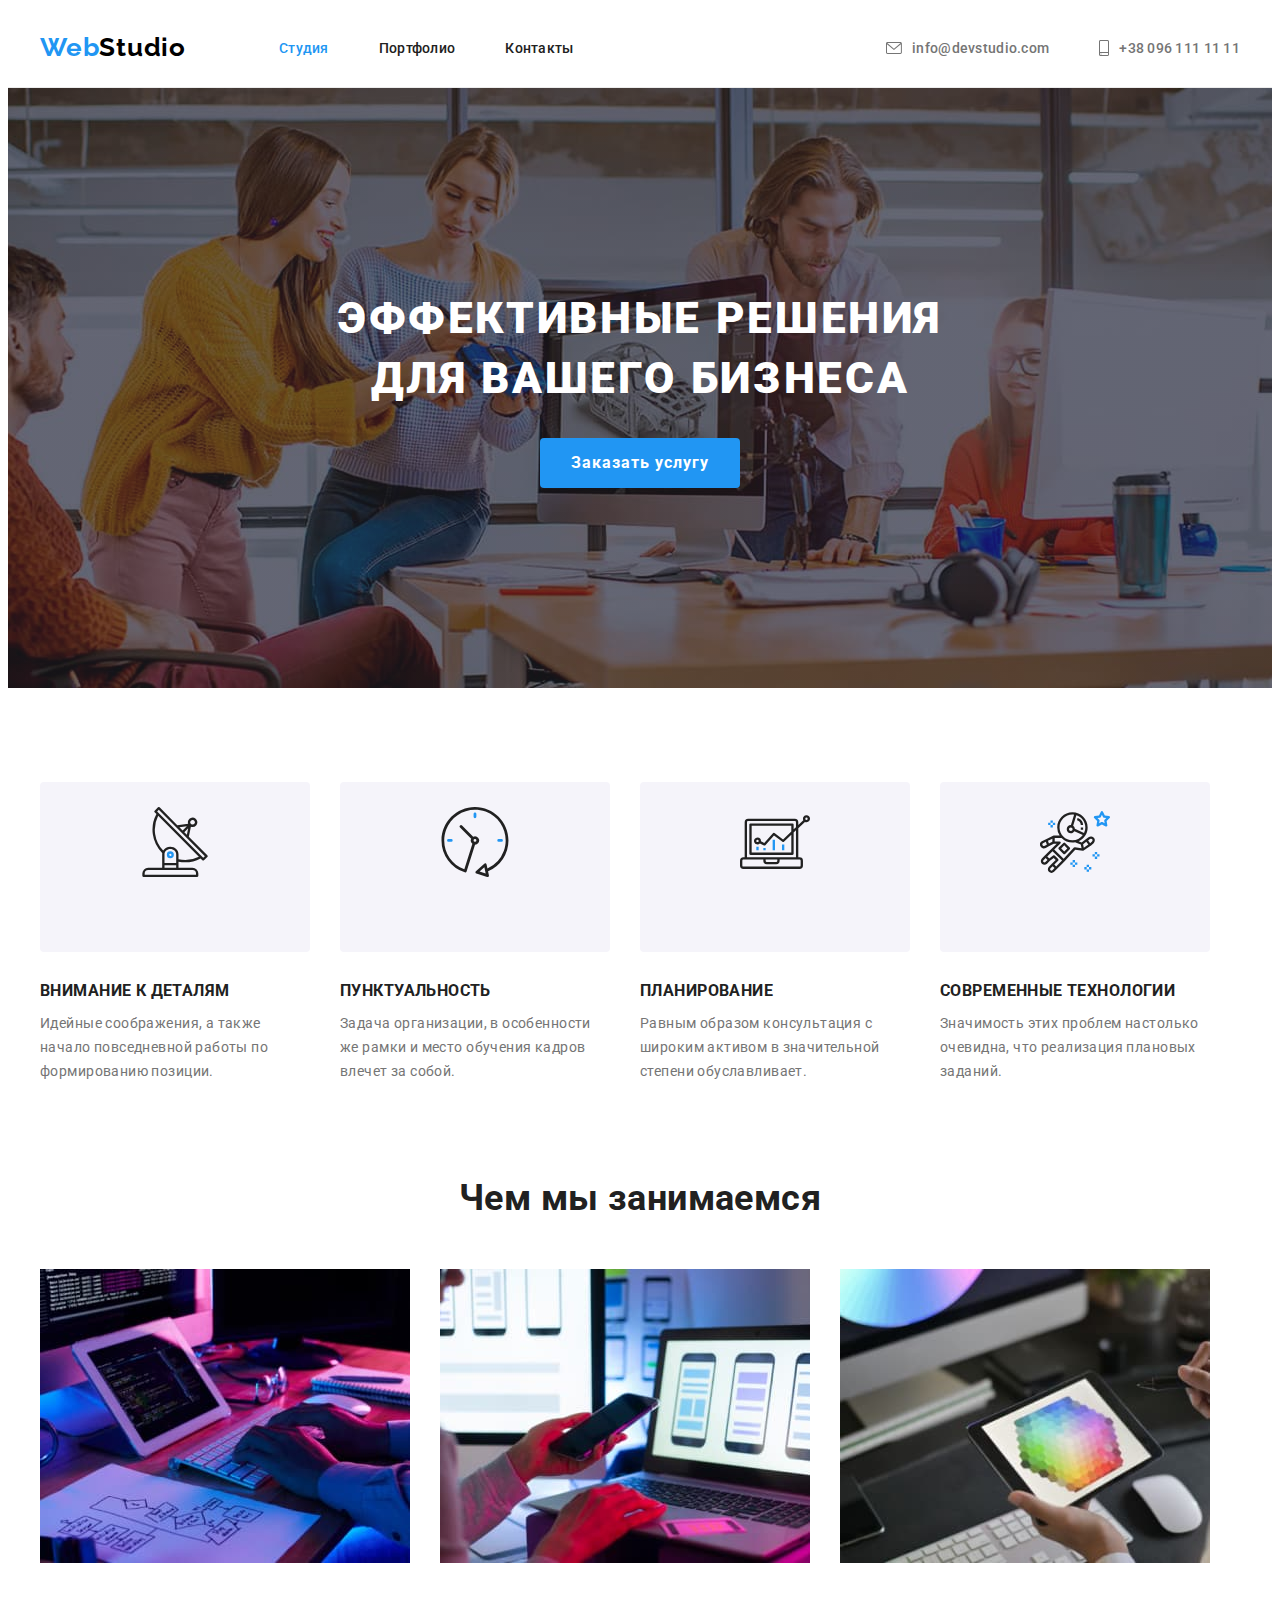
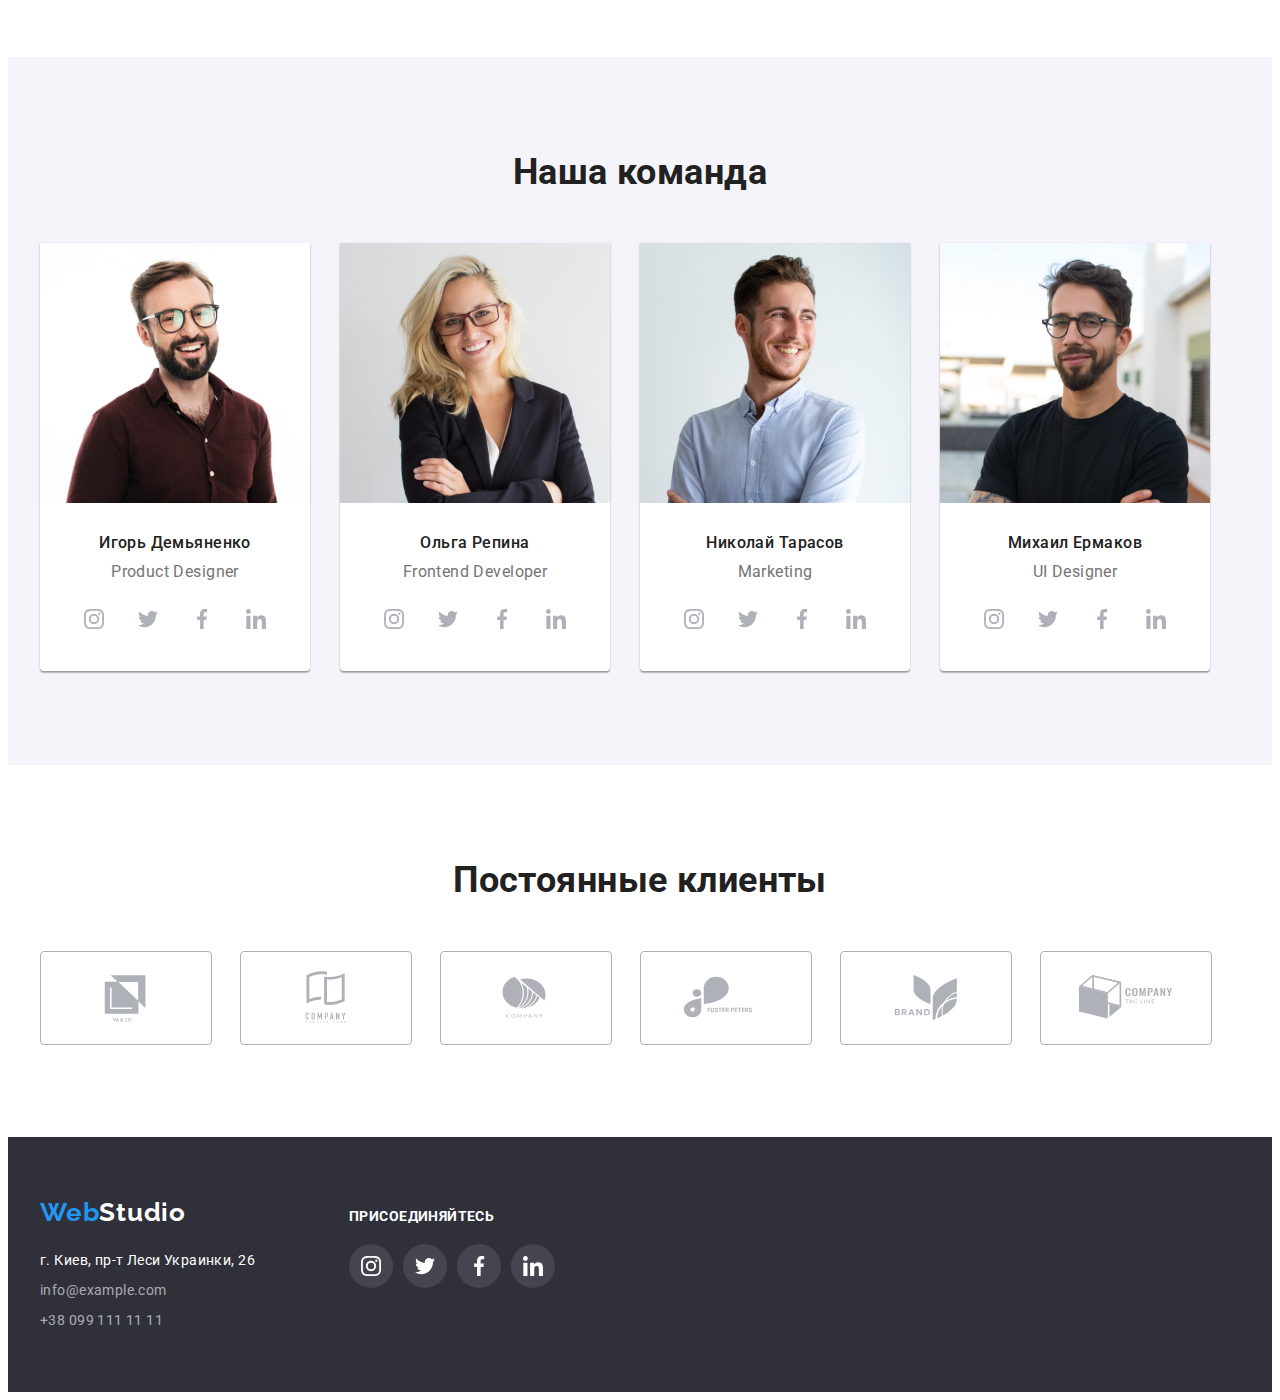
==== index.html @ 4f2d8793 "Створює файли проекту для HW5" ====
<!DOCTYPE html>
<html lang="ru">
   <head>
      <meta charset="UTF-8" />
      <meta http-equiv="X-UA-Compatible" content="IE=edge" />
      <meta name="viewport" content="width=device-width, initial-scale=1.0" />
      <link rel="preconnect" href="https://fonts.googleapis.com" />
      <link rel="preconnect" href="https://fonts.gstatic.com" crossorigin />
      <link
         href="https://fonts.googleapis.com/css2?family=Raleway:wght@700&family=Roboto:wght@400;500;700;900&display=swap"
         rel="stylesheet"
      />
      <link
         rel="stylesheet"
         href="https://cdnjs.cloudflare.com/ajax/libs/modern-normalize/1.1.0/modern-normalize.min.css"
         integrity="sha512-wpPYUAdjBVSE4KJnH1VR1HeZfpl1ub8YT/NKx4PuQ5NmX2tKuGu6U/JRp5y+Y8XG2tV+wKQpNHVUX03MfMFn9Q=="
         crossorigin="anonymous"
         referrerpolicy="no-referrer"
      />
      <link rel="stylesheet" href="./css/styles.css" />
      <title>WebStudio</title>
   </head>
   <body>
      <!-- Шапка сайта -->
      <header class="header">
         <div class="container header-container">
            <a href="./index.html" class="logo link">Web<span class="logo2">Studio</span></a>
            <nav>
               <ul class="nav-list list">
                  <li class="nav-list-item">
                     <a href="./index.html" class="link nav-link current">Студия</a>
                  </li>
                  <li class="nav-list-item">
                     <a href="./portfolio.html" class="link nav-link">Портфолио</a>
                  </li>
                  <li class="nav-list-item"><a href="" class="link nav-link">Контакты</a></li>
               </ul>
            </nav>
            <ul class="list header-contact">
               <li class="header-contact-item">
                  <a href="mailto:info@devstudio.com" class="link nav-link-mail">
                     <svg class="header-contact-icon" width="16" height="12">
                        <use href="./images/icons.svg#icon-envelope"></use>
                     </svg>
                     info@devstudio.com
                  </a>
               </li>
               <li class="header-contact-item">
                  <a href="tel:+380961111111" class="link nav-link-tel">
                     <svg class="header-contact-icon" width="10" height="16">
                        <use href="./images/icons.svg#icon-smartphone"></use>
                     </svg>
                     +38 096 111 11 11
                  </a>
               </li>
            </ul>
         </div>
      </header>

      <!-- Основной контент -->
      <main>
         <!-- Главный заголовок -->
         <section class="hero">
            <div class="container hero-container">
               <h1 class="hero-title">Эффективные решения для вашего бизнеса</h1>
               <button type="button" class="hero-btn">Заказать услугу</button>
            </div>
         </section>
         <!-- Наши преимущества -->
         <section class="advantage">
            <div class="container advantage-container">
               <h2 class="advantage-title">Наши преимущества</h2>
               <ul class="advantage-list list">
                  <li class="advantage-item">
                     <div class="advantage-icon-bg">
                        <svg width="70" height="70">
                           <use href="./images/icons.svg#icon-antenna"></use>
                        </svg>
                     </div>
                     <h3 class="advantage-item-title">Внимание к деталям</h3>
                     <p class="advantage-item-text">
                        Идейные соображения, а также начало повседневной работы по формированию
                        позиции.
                     </p>
                  </li>
                  <li class="advantage-item">
                     <div class="advantage-icon-bg">
                        <svg width="70" height="70">
                           <use href="./images/icons.svg#icon-clock"></use>
                        </svg>
                     </div>
                     <h3 class="advantage-item-title">Пунктуальность</h3>
                     <p class="advantage-item-text">
                        Задача организации, в особенности же рамки и место обучения кадров влечет за
                        собой.
                     </p>
                  </li>
                  <li class="advantage-item">
                     <div class="advantage-icon-bg">
                        <svg width="70" height="70">
                           <use href="./images/icons.svg#icon-diagram"></use>
                        </svg>
                     </div>
                     <h3 class="advantage-item-title">Планирование</h3>
                     <p class="advantage-item-text">
                        Равным образом консультация с широким активом в значительной степени
                        обуславливает.
                     </p>
                  </li>
                  <li class="advantage-item">
                     <div class="advantage-icon-bg">
                        <svg width="70" height="70">
                           <use href="./images/icons.svg#icon-astronaut"></use>
                        </svg>
                     </div>
                     <h3 class="advantage-item-title">Современные технологии</h3>
                     <p class="advantage-item-text">
                        Значимость этих проблем настолько очевидна, что реализация плановых заданий.
                     </p>
                  </li>
               </ul>
            </div>
         </section>
         <!-- Чем мы занимаемся -->
         <section class="work">
            <div class="container work-container">
               <h2 class="work-title">Чем мы занимаемся</h2>
               <ul class="list work-list">
                  <li class="work-list-item">
                     <img
                        src="./images/img1.jpg"
                        alt="Программист пишет код"
                        width="370"
                        class="work-list-img"
                     />
                  </li>
                  <li class="work-list-item">
                     <img
                        src="./images/img2.jpg"
                        alt="Девушка держит в руках телефон и работает за ноутбуком"
                        width="370"
                        class="work-list-img"
                     />
                  </li>
                  <li class="work-list-item">
                     <img
                        src="./images/img3.jpg"
                        alt="Девушка держит в руках планшет, на котором отображается палитра цветов"
                        width="370"
                        class="work-list-img"
                     />
                  </li>
               </ul>
            </div>
         </section>
         <!-- Наша команда -->
         <section class="team">
            <div class="container team-container">
               <h2 class="team-title">Наша команда</h2>
               <ul class="list team-list">
                  <li class="team-list-item">
                     <img
                        src="./images/team1.jpg"
                        alt="Фото Игоря Демьяненко"
                        width="270"
                        class="team-list-img"
                     />
                     <div class="team-card-title">
                        <h3 class="team-item-title">Игорь Демьяненко</h3>
                        <p class="team-item-text">Product Designer</p>
                        <ul class="team-card-social-list">
                           <li class="social-list-item list">
                              <a href="" class="social-list-link">
                                 <svg class="team-social-icon" width="20" height="20">
                                    <use href="./images/icons.svg#icon-instagram"></use>
                                 </svg>
                              </a>
                           </li>
                           <li class="social-list-item list">
                              <a href="" class="social-list-link">
                                 <svg class="team-social-icon" width="20" height="20">
                                    <use href="./images/icons.svg#icon-twitter"></use>
                                 </svg>
                              </a>
                           </li>
                           <li class="social-list-item list">
                              <a href="" class="social-list-link">
                                 <svg class="team-social-icon" width="20" height="20">
                                    <use href="./images/icons.svg#icon-facebook"></use>
                                 </svg>
                              </a>
                           </li>
                           <li class="social-list-item list">
                              <a href="" class="social-list-link">
                                 <svg class="team-social-icon" width="20" height="20">
                                    <use href="./images/icons.svg#icon-linkedin"></use>
                                 </svg>
                              </a>
                           </li>
                        </ul>
                     </div>
                  </li>
                  <li class="team-list-item">
                     <img
                        src="./images/team2.jpg"
                        alt="Фото Ольги Репиной"
                        width="270"
                        class="team-list-img"
                     />
                     <div class="team-card-title">
                        <h3 class="team-item-title">Ольга Репина</h3>
                        <p class="team-item-text">Frontend Developer</p>
                        <ul class="team-card-social-list">
                           <li class="social-list-item list">
                              <a href="" class="social-list-link">
                                 <svg class="team-social-icon" width="20" height="20">
                                    <use href="./images/icons.svg#icon-instagram"></use>
                                 </svg>
                              </a>
                           </li>
                           <li class="social-list-item list">
                              <a href="" class="social-list-link">
                                 <svg class="team-social-icon" width="20" height="20">
                                    <use href="./images/icons.svg#icon-twitter"></use>
                                 </svg>
                              </a>
                           </li>
                           <li class="social-list-item list">
                              <a href="" class="social-list-link">
                                 <svg class="team-social-icon" width="20" height="20">
                                    <use href="./images/icons.svg#icon-facebook"></use>
                                 </svg>
                              </a>
                           </li>
                           <li class="social-list-item list">
                              <a href="" class="social-list-link">
                                 <svg class="team-social-icon" width="20" height="20">
                                    <use href="./images/icons.svg#icon-linkedin"></use>
                                 </svg>
                              </a>
                           </li>
                        </ul>
                     </div>
                  </li>
                  <li class="team-list-item">
                     <img
                        src="./images/team3.jpg"
                        alt="Фото Николая Тарасова"
                        width="270"
                        class="team-list-img"
                     />
                     <div class="team-card-title">
                        <h3 class="team-item-title">Николай Тарасов</h3>
                        <p class="team-item-text">Marketing</p>
                        <ul class="team-card-social-list">
                           <li class="social-list-item list">
                              <a href="" class="social-list-link">
                                 <svg class="team-social-icon" width="20" height="20">
                                    <use href="./images/icons.svg#icon-instagram"></use>
                                 </svg>
                              </a>
                           </li>
                           <li class="social-list-item list">
                              <a href="" class="social-list-link">
                                 <svg class="team-social-icon" width="20" height="20">
                                    <use href="./images/icons.svg#icon-twitter"></use>
                                 </svg>
                              </a>
                           </li>
                           <li class="social-list-item list">
                              <a href="" class="social-list-link">
                                 <svg class="team-social-icon" width="20" height="20">
                                    <use href="./images/icons.svg#icon-facebook"></use>
                                 </svg>
                              </a>
                           </li>
                           <li class="social-list-item list">
                              <a href="" class="social-list-link">
                                 <svg class="team-social-icon" width="20" height="20">
                                    <use href="./images/icons.svg#icon-linkedin"></use>
                                 </svg>
                              </a>
                           </li>
                        </ul>
                     </div>
                  </li>
                  <li class="team-list-item">
                     <img
                        src="./images/team4.jpg"
                        alt="Фото Михаила Ермакова"
                        width="270"
                        class="team-list-img"
                     />
                     <div class="team-card-title">
                        <h3 class="team-item-title">Михаил Ермаков</h3>
                        <p class="team-item-text">UI Designer</p>
                        <ul class="team-card-social-list">
                           <li class="social-list-item list">
                              <a href="" class="social-list-link">
                                 <svg class="team-social-icon" width="20" height="20">
                                    <use href="./images/icons.svg#icon-instagram"></use>
                                 </svg>
                              </a>
                           </li>
                           <li class="social-list-item list">
                              <a href="" class="social-list-link">
                                 <svg class="team-social-icon" width="20" height="20">
                                    <use href="./images/icons.svg#icon-twitter"></use>
                                 </svg>
                              </a>
                           </li>
                           <li class="social-list-item list">
                              <a href="" class="social-list-link">
                                 <svg class="team-social-icon" width="20" height="20">
                                    <use href="./images/icons.svg#icon-facebook"></use>
                                 </svg>
                              </a>
                           </li>
                           <li class="social-list-item list">
                              <a href="" class="social-list-link">
                                 <svg class="team-social-icon" width="20" height="20">
                                    <use href="./images/icons.svg#icon-linkedin"></use>
                                 </svg>
                              </a>
                           </li>
                        </ul>
                     </div>
                  </li>
               </ul>
            </div>
         </section>
         <!-- Наши клиенты -->
         <section class="clients">
            <div class="container clients-container">
               <h2 class="clients-title">Постоянные клиенты</h2>
               <ul class="clients-list list">
                  <li class="clients-list-item">
                     <a href="" class="clients-list-link link">
                        <svg class="clients-icon" width="106" height="60">
                           <use href="./images/icons.svg#icon-client1"></use>
                        </svg>
                     </a>
                  </li>
                  <li class="clients-list-item">
                     <a href="" class="clients-list-link link">
                        <svg class="clients-icon" width="106" height="60">
                           <use href="./images/icons.svg#icon-client2"></use>
                        </svg>
                     </a>
                  </li>
                  <li class="clients-list-item">
                     <a href="" class="clients-list-link link">
                        <svg class="clients-icon" width="106" height="60">
                           <use href="./images/icons.svg#icon-client3"></use>
                        </svg>
                     </a>
                  </li>
                  <li class="clients-list-item">
                     <a href="" class="clients-list-link link">
                        <svg class="clients-icon" width="106" height="60">
                           <use href="./images/icons.svg#icon-client4"></use>
                        </svg>
                     </a>
                  </li>
                  <li class="clients-list-item">
                     <a href="" class="clients-list-link link">
                        <svg class="clients-icon" width="106" height="60">
                           <use href="./images/icons.svg#icon-client5"></use>
                        </svg>
                     </a>
                  </li>
                  <li class="clients-list-item">
                     <a href="" class="clients-list-link link">
                        <svg class="clients-icon" width="106" height="60">
                           <use href="./images/icons.svg#icon-client6"></use>
                        </svg>
                     </a>
                  </li>
               </ul>
            </div>
         </section>
      </main>

      <!-- Футер -->
      <footer class="footer">
         <div class="container footer-container">
            <div>
               <a href="./index.html" class="logo link logo-footer"
                  >Web<span class="footer-logo2">Studio</span></a
               >
               <address class="address">
                  <ul class="list address-list">
                     <li class="address-list-item">
                        <a
                           href="https://www.google.com/maps/place/%D0%B1%D1%83%D0%BB%D1%8C%D0%B2%D0%B0%D1%80+%D0%9B%D0%B5%D1%81%D1%96+%D0%A3%D0%BA%D1%80%D0%B0%D1%97%D0%BD%D0%BA%D0%B8,+26,+%D0%9A%D0%B8%D1%97%D0%B2,+02000/@50.4262953,30.5384616,18z/data=!4m13!1m7!3m6!1s0x40d4cf0e033ecbe9:0x57a4dffefec77da0!2z0LHRg9C70YzQstCw0YAg0JvQtdGB0ZYg0KPQutGA0LDRl9C90LrQuCwgMjYsINCa0LjRl9CyLCAwMjAwMA!3b1!8m2!3d50.4265807!4d30.5383858!3m4!1s0x40d4cf0e033ecbe9:0x57a4dffefec77da0!8m2!3d50.4265807!4d30.5383858?hl=uk"
                           target="_blank"
                           class="link footer-link"
                        >
                           г. Киев, пр-т Леси Украинки, 26
                        </a>
                     </li>
                     <li class="address-list-item">
                        <a href="mailto:info@example.com" class="link footer-link transparency"
                           >info@example.com</a
                        >
                     </li>
                     <li class="address-list-item">
                        <a href="tel:+380991111111" class="link footer-link transparency"
                           >+38 099 111 11 11</a
                        >
                     </li>
                  </ul>
               </address>
            </div>
            <div class="join">
               <h3 class="join-title">Присоединяйтесь</h3>
               <ul class="join-social-list">
                  <li class="social-list-item list">
                     <a href="" class="join-list-link link">
                        <svg class="join-social-icon" width="20" height="20">
                           <use href="./images/icons.svg#icon-instagram"></use>
                        </svg>
                     </a>
                  </li>
                  <li class="social-list-item list">
                     <a href="" class="join-list-link link">
                        <svg class="join-social-icon" width="20" height="20">
                           <use href="./images/icons.svg#icon-twitter"></use>
                        </svg>
                     </a>
                  </li>
                  <li class="social-list-item list">
                     <a href="" class="join-list-link link">
                        <svg class="join-social-icon" width="20" height="20">
                           <use href="./images/icons.svg#icon-facebook"></use>
                        </svg>
                     </a>
                  </li>
                  <li class="social-list-item list">
                     <a href="" class="join-list-link link">
                        <svg class="join-social-icon" width="20" height="20">
                           <use href="./images/icons.svg#icon-linkedin"></use>
                        </svg>
                     </a>
                  </li>
               </ul>
            </div>
         </div>
      </footer>
   </body>
</html>
---- css/styles.css ----
:root {
   --bg-color: #ffffff;
   --title-text-color: #212121;
   --content-text-color: #757575;
   --text-hover-color: #2196f3;
   --btn-color: #2196f3;
   --btn-filter-color: #f5f4fa;
   --btn-color-hover: #188ce8;
   --btn-text-first-color: #ffffff;
   --btn-text-second-color: #212121;
   --logo2-color: #000000;
   --logo2-color-footer: #ffffff;
   --color-transparency: rgba(255, 255, 255, 0.6);
   --hero-bg-color: #c4c4c4;
   --hero-gradient: rgba(47, 48, 58, 0.4);
   --header-border-color: #ececec;
   --team-bg-color: #f5f4fa;
   --advantage-item-bg: #f5f4fa;
   --team-icon-color: #afb1b8;
   --team-icon-color-hover: #ffffff;
   --team-icon-bg-color-hover: #2196f3;
   --clients-item: #afb1b8;
   --clients-item-hover: #2196f3;
   --footer-bg-color: #2f303a;
   --join-icon-bg-color: rgba(255, 255, 255, 0.1);
}

body {
   font-family: 'Roboto', sans-serif;
   color: var(--content-text-color);
   font-size: 14px;
   font-weight: 400;
   letter-spacing: 0.03em;
   background-color: var(--bg-color);
}

/* ----------Убирает подчеркивание с линков---------- */
.link {
   text-decoration: none;
}
/* -----------Убирает маркеры в списках------------ */
.list {
   list-style: none;
}

/*------------- Делает картинки блочными элементами------------ */
img {
   display: block;
}

/* ----Сбрасывает отступы у заголовков, абзацев и списков---- */
p,
h1,
h2,
h3,
h4,
h5,
h6 {
   margin: 0;
}

ul {
   margin: 0;
   padding: 0;
}
/* ------------Контейнер ----------------*/
.container {
   width: 1200px;
   padding-left: 15px;
   padding-right: 15px;
   margin: 0 auto;
   /* outline: 1px solid black; */
}

/* ---------------LOGO-------------- */
.logo {
   margin-right: 93px;
   font-family: Raleway;
   font-weight: 700;
   font-size: 26px;
   line-height: calc(31 / 26);
   letter-spacing: 0.03em;
   color: var(--text-hover-color);
}

.logo2 {
   color: var(--logo2-color);
}

.footer-logo2 {
   color: var(--logo2-color-footer);
}

/* ------------------NAVIGATION------------------- */
.header {
   border-bottom: 1px solid var(--header-border-color);
}

.header-container {
   display: flex;
   align-items: center;
}

.nav-list {
   display: flex;
}

.header-contact {
   display: flex;
   align-items: center;
   margin-left: auto;
}

.header-contact-item:last-child {
   margin-left: 50px;
}

.nav-link {
   display: block;
   padding-top: 32px;
   padding-bottom: 31px;
   font-weight: 500;
   line-height: calc(16 / 14);
   letter-spacing: 0.02em;
   color: var(--title-text-color);
}
.nav-list-item:not(:last-child) {
   margin-right: 50px;
}

.nav-link:hover,
.nav-link:focus,
.nav-link-mail:hover,
.nav-link-mail:focus,
.nav-link-tel:hover,
.nav-link-tel:focus {
   color: var(--text-hover-color);
}

.nav-link-mail,
.nav-link-tel {
   display: flex;
   align-items: center;
   padding-top: 32px;
   padding-bottom: 31px;
   font-family: 'Roboto', sans-serif;
   font-weight: 500;
   font-size: 14px;
   line-height: calc(16 / 14);
   letter-spacing: 0.02em;
   color: var(--content-text-color);
}

.header-contact-icon {
   margin-right: 10px;
   fill: currentColor;
}

.current {
   color: var(--text-hover-color);
}

/* -------------------HERO------------------ */

.hero {
   padding-top: 200px;
   padding-bottom: 200px;
   background-color: var(--hero-bg-color);
   background-image: linear-gradient(var(--hero-gradient), var(--hero-gradient)),
      url('../images/hero.jpg');
   background-repeat: no-repeat;
   background-position: center;
   background-size: 1600px;
}

.hero-title {
   margin: 0 auto 30px;
   width: 696px;
   font-weight: 900;
   font-size: 44px;
   line-height: calc(60 / 44);
   text-align: center;
   letter-spacing: 0.06em;
   text-transform: uppercase;
   color: var(--bg-color);
}

.hero-btn {
   display: block;
   margin: 0 auto;
   cursor: pointer;
   width: 200px;
   height: 50px;
   border-radius: 4px;
   background-color: var(--btn-color);
   border: none;
   font-family: Roboto;
   font-weight: 700;
   font-size: 16px;
   line-height: calc(30 / 16);
   text-align: center;
   letter-spacing: 0.06em;
   color: var(--btn-text-first-color);
}

.hero-btn:focus,
.hero-btn:hover {
   background-color: var(--btn-color-hover);
}

/* ---------------ADVANTAGES------------- */
.advantage {
   padding-top: 94px;
}

.advantage-list {
   display: flex;
}

.advantage-item {
   width: 270px;
}

.advantage-icon-bg {
   display: flex;
   padding-top: 25px;
   padding-right: 100px;
   padding-bottom: 25px;
   padding-left: 100px;
   height: 120px;
   margin-bottom: 30px;
   background-color: var(--advantage-item-bg);
   border-radius: 4px;
}

.advantage-item:not(:last-child) {
   margin-right: 30px;
}

.advantage-title {
   position: absolute;
   white-space: nowrap;
   width: 1px;
   height: 1px;
   overflow: hidden;
   border: 0;
   padding: 0;
   clip: rect(0 0 0 0);
   clip-path: inset(50%);
   margin: -1px;
}

.advantage-item-title {
   margin-bottom: 10px;
   font-weight: 700;
   line-height: calc(16 / 14);
   text-transform: uppercase;
   color: var(--title-text-color);
}

.advantage-item-text {
   line-height: calc(24 / 14);
}

/* -------------OUR WORK------------- */
.work {
   padding-top: 94px;
   padding-bottom: 94px;
}

.work-list {
   display: flex;
}

.work-list-item:not(:last-child) {
   margin-right: 30px;
}

.work-title {
   margin-bottom: 50px;
   text-align: center;
   font-weight: 700;
   font-size: 36px;
   line-height: calc(42 / 36);
   color: var(--title-text-color);
}

/* ---------------OUR TEAM----------- */
.team {
   padding-top: 94px;
   padding-bottom: 94px;
   background-color: var(--team-bg-color);
}

.team-title {
   text-align: center;
   margin-bottom: 50px;
   font-weight: 700;
   font-size: 36px;
   line-height: calc(42 / 36);
   color: var(--title-text-color);
}

.team-list {
   display: flex;
}

.team-list-item {
   width: 270px;
}

.team-list-item:not(:last-child) {
   margin-right: 30px;
}

.team-card-title {
   padding-top: 30px;
   padding-bottom: 30px;
   padding-left: 32px;
   padding-right: 32px;
   background-color: #ffffff;
   box-shadow: 0px 1px 3px rgba(0, 0, 0, 0.12), 0px 1px 1px rgba(0, 0, 0, 0.14),
      0px 2px 1px rgba(0, 0, 0, 0.2);
   border-radius: 0px 0px 4px 4px;
}
.team-list-img {
   box-shadow: 0px 1px 3px rgba(0, 0, 0, 0.12), 0px 1px 1px rgba(0, 0, 0, 0.14),
      0px 2px 1px rgba(0, 0, 0, 0.2);
}

.team-item-title {
   text-align: center;
   margin-bottom: 10px;
   font-weight: 500;
   font-size: 16px;
   line-height: calc(19 / 16);
   color: var(--title-text-color);
}
.team-item-text {
   text-align: center;
   font-size: 16px;
   line-height: calc(19 / 16);
}

.team-card-social-list {
   display: flex;
   justify-content: center;
   margin-top: 16px;
}

.social-list-item:not(:last-child) {
   margin-right: 10px;
}

.social-list-link {
   display: flex;
   justify-content: center;
   align-items: center;
   width: 44px;
   height: 44px;
   border-radius: 50%;
   background-color: var(--bg-color);
   color: var(--team-icon-color);
}

.social-list-link:hover,
.social-list-link:focus {
   background-color: var(--team-icon-bg-color-hover);
   color: var(--bg-color);
}

.team-social-icon {
   fill: currentColor;
}

/* --------------CLIENTS-------------- */

.clients {
   padding-top: 94px;
   padding-bottom: 94px;
   background-color: var(--bg-color);
}

.clients-title {
   text-align: center;
   margin-bottom: 50px;
   font-weight: 700;
   font-size: 36px;
   line-height: calc(42 / 36);
   color: var(--title-text-color);
}

.clients-list {
   display: flex;
}

.clients-list-item {
   width: 170px;
   height: 92px;
}

.clients-list-item:not(:last-child) {
   margin-right: 30px;
}

.clients-list-link {
   display: flex;
   width: 100%;
   height: 100%;
   justify-content: center;
   align-items: center;
   border: 1px solid var(--clients-item);
   border-radius: 4px;
   color: var(--clients-item);
}

.clients-list-link:hover,
.clients-list-link:focus {
   border: 1px solid var(--clients-item-hover);
   color: var(--clients-item-hover);
}

.clients-icon {
   fill: currentColor;
}

/* ------------   FOOTER------------- */
.footer {
   padding-top: 60px;
   padding-bottom: 60px;
   background-color: var(--footer-bg-color);
}

.footer-container {
   display: flex;
   align-items: baseline;
}

.join {
   margin-left: 70px;
}

.join-social-list {
   display: flex;
   justify-content: center;
}

.join-list-link {
   display: flex;
   justify-content: center;
   align-items: center;
   width: 44px;
   height: 44px;
   border-radius: 50%;
   background-color: var(--join-icon-bg-color);
   color: var(--team-icon-color);
}

.join-list-link:hover,
.join-list-link:focus {
   background-color: var(--team-icon-bg-color-hover);
}

.join-social-icon {
   fill: var(--logo2-color-footer);
}

.address {
   margin-top: 20px;
}

.address-list-item:not(:last-child) {
   margin-bottom: 6px;
}

.footer-link {
   font-style: normal;
   line-height: calc(24 / 14);
   color: var(--btn-text-first-color);
}

.footer-link:hover,
.footer-link:focus {
   color: var(--text-hover-color);
}

.transparency {
   color: var(--color-transparency);
}

.join-title {
   margin-bottom: 20px;
   font-weight: 700;
   font-size: 14px;
   line-height: calc(16 / 14);
   text-transform: uppercase;
   color: var(--logo2-color-footer);
}

/* -----------------PORTFOLIO--------------------- */

.portfolio {
   padding-top: 94px;
   padding-bottom: 94px;
}

.portfolio-list {
   display: flex;
   flex-wrap: wrap;
   margin-top: -30px;
   margin-left: -30px;
}

.portfolio-list > .portfolio-list-item {
   flex-basis: calc(100% / var(--number-of-cards) - 30px);
   margin-top: 30px;
   margin-left: 30px;
}
/* ----------FILTER BUTTON---------- */

.button-list {
   display: flex;
   justify-content: center;
   margin-bottom: 50px;
}

.button-list-item:not(:last-child) {
   margin-right: 8px;
}

.filter-btn {
   padding-top: 6px;
   padding-right: 22px;
   padding-bottom: 6px;
   padding-left: 22px;
   cursor: pointer;
   border-radius: 4px;
   background-color: var(--btn-filter-color);
   border: none;
   font-family: Roboto;
   font-weight: 500;
   font-size: 16px;
   line-height: calc(26 / 16);
   text-align: center;
   letter-spacing: 0.03em;
   color: var(--title-text-color);
}

.filter-btn:hover,
.filter-btn:focus {
   box-shadow: 0px 3px 1px rgba(0, 0, 0, 0.1), 0px 1px 2px rgba(0, 0, 0, 0.08),
      0px 2px 2px rgba(0, 0, 0, 0.12);
   background-color: var(--btn-color);
   color: var(--btn-text-first-color);
}

.btn-current {
   background-color: var(--btn-color);
   color: var(--btn-text-first-color);
}
/* --------------PORTFOLIO TITLE----------------- */
.portfolio-title {
   position: absolute;
   white-space: nowrap;
   width: 1px;
   height: 1px;
   overflow: hidden;
   border: 0;
   padding: 0;
   clip: rect(0 0 0 0);
   clip-path: inset(50%);
   margin: -1px;
}

/* ---------------PORTFOLIO ITEMS----------------- */

.card-title {
   padding-top: 20px;
   padding-left: 24px;
   padding-right: 24px;
   padding-bottom: 20px;
   border: 1px solid #eeeeee;
   border-top-color: transparent;
}

.portfolio-item:hover {
   display: block;
   box-shadow: 0px 1px 1px rgba(0, 0, 0, 0.12), 0px 4px 4px rgba(0, 0, 0, 0.06),
      1px 4px 6px rgba(0, 0, 0, 0.16);
}

.portfolio-item-title {
   font-weight: 700;
   font-size: 18px;
   line-height: calc(36 / 18);
   letter-spacing: 0.06em;
   color: var(--title-text-color);
}

.portfolio-item-text {
   margin-top: 4px;
   font-size: 16px;
   line-height: calc(30 / 16);
   color: var(--content-text-color);
}
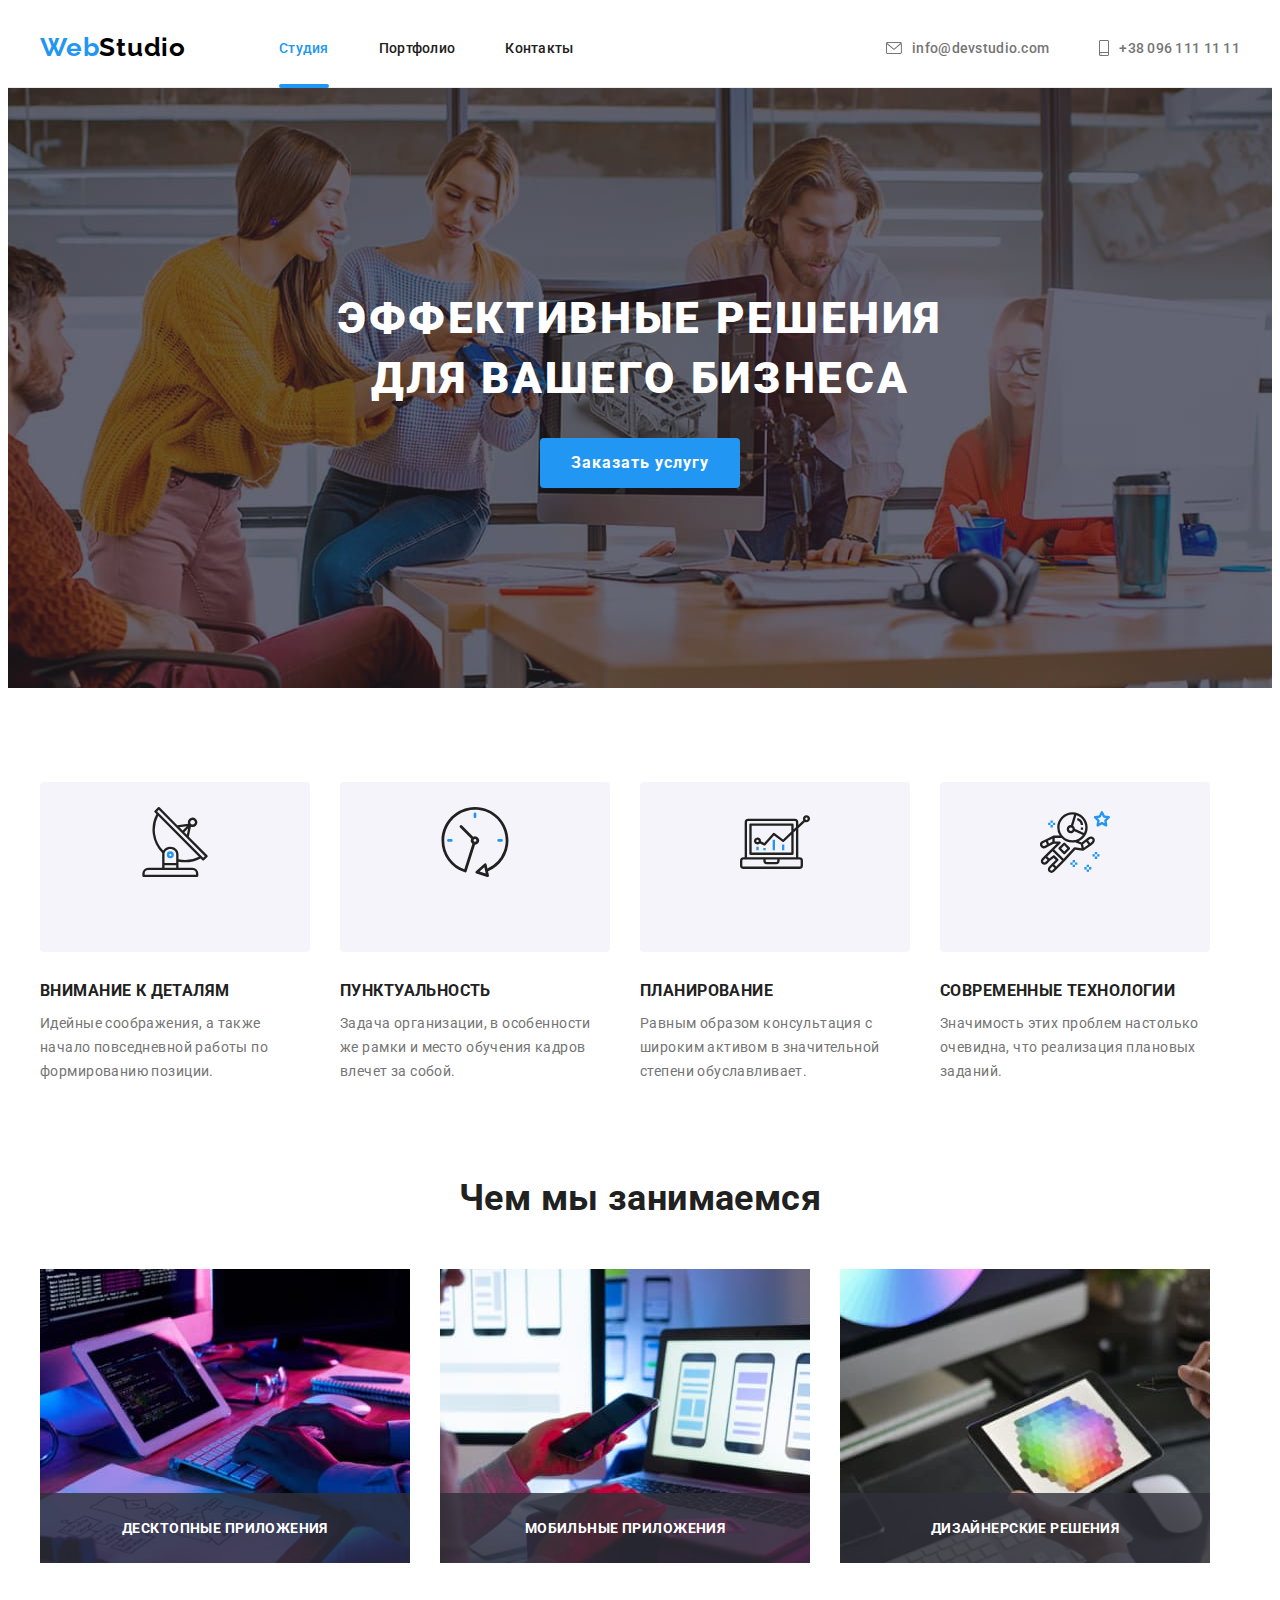
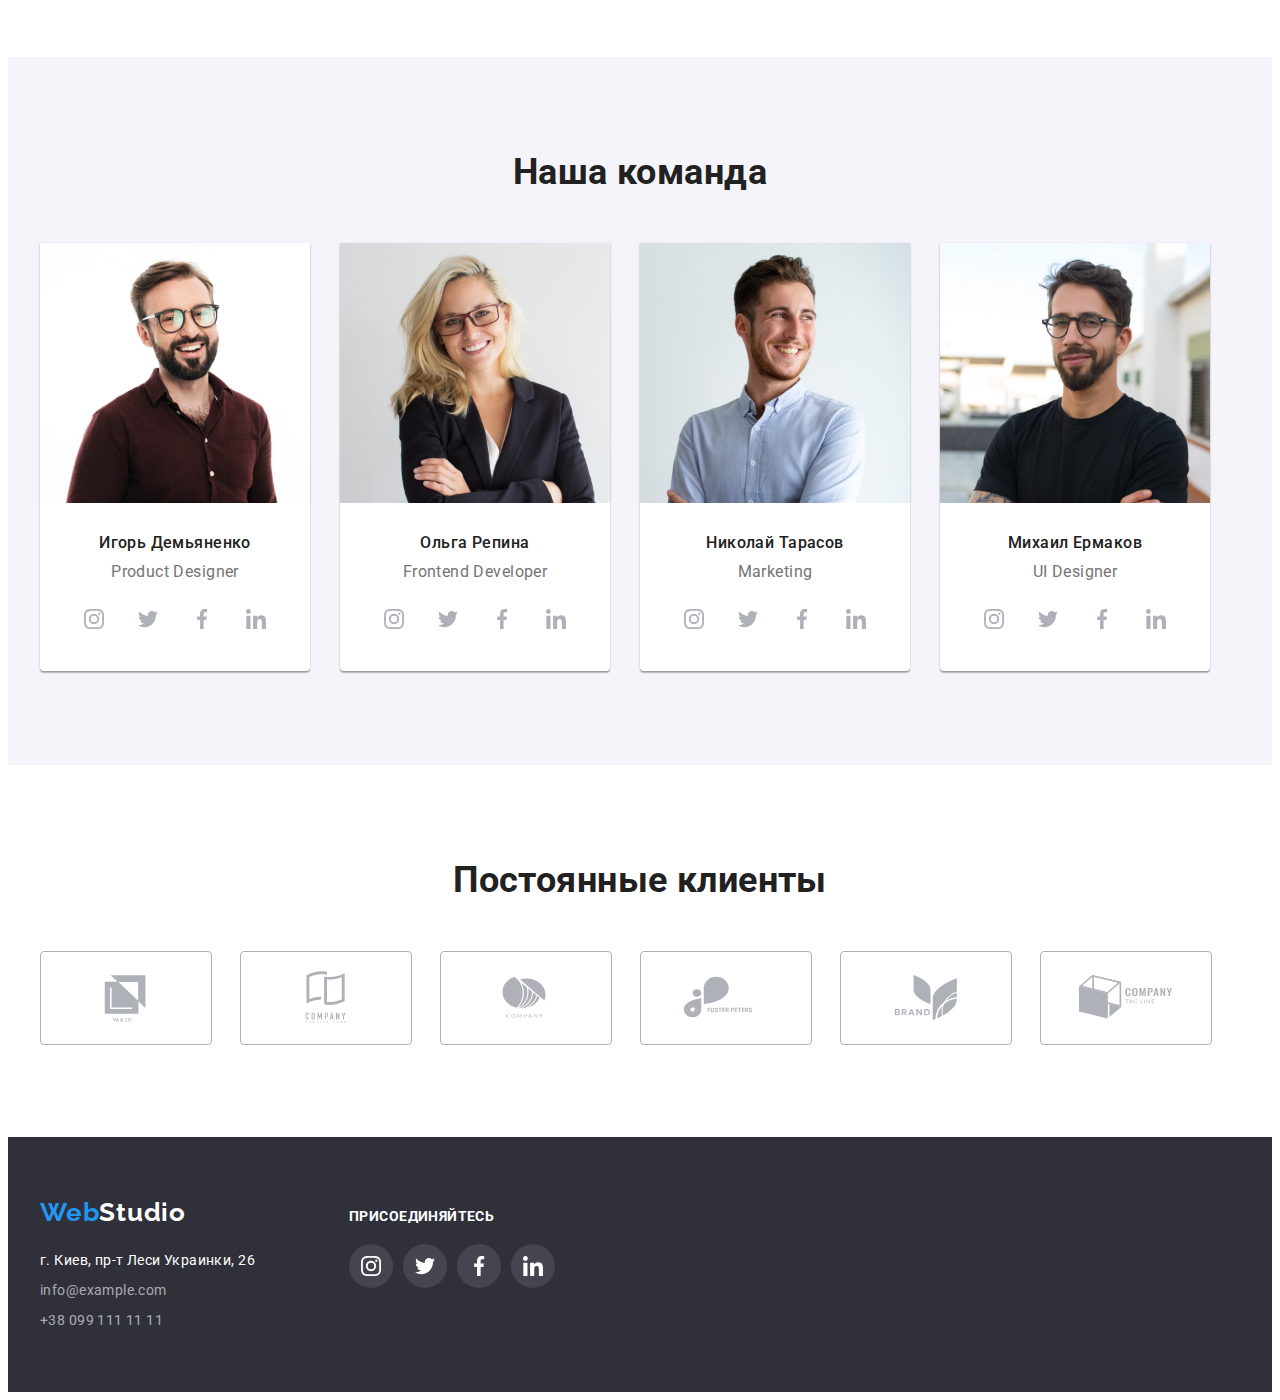
==== commit ba98c08c: "Позиціонує текст в секції Чим ми займаємось" ====
--- a/index.html
+++ b/index.html
@@ -133,6 +133,7 @@
                         width="370"
                         class="work-list-img"
                      />
+                     <h3 class="work-item-title">Десктопные приложения</h3>
                   </li>
                   <li class="work-list-item">
                      <img
@@ -141,6 +142,7 @@
                         width="370"
                         class="work-list-img"
                      />
+                     <h3 class="work-item-title">Мобильные приложения</h3>
                   </li>
                   <li class="work-list-item">
                      <img
@@ -149,6 +151,7 @@
                         width="370"
                         class="work-list-img"
                      />
+                     <h3 class="work-item-title">Дизайнерские решения</h3>
                   </li>
                </ul>
             </div>
--- a/css/styles.css
+++ b/css/styles.css
@@ -105,6 +105,9 @@
    display: flex;
 }
 
+.nav-list-item {
+}
+
 .header-contact {
    display: flex;
    align-items: center;
@@ -117,12 +120,16 @@
 
 .nav-link {
    display: block;
+   position: relative;
    padding-top: 32px;
    padding-bottom: 31px;
    font-weight: 500;
    line-height: calc(16 / 14);
    letter-spacing: 0.02em;
    color: var(--title-text-color);
+   transition-property: color;
+   transition-duration: 250ms;
+   transition-timing-function: cubic-bezier(0.4, 0, 0.2, 1);
 }
 .nav-list-item:not(:last-child) {
    margin-right: 50px;
@@ -149,6 +156,9 @@
    line-height: calc(16 / 14);
    letter-spacing: 0.02em;
    color: var(--content-text-color);
+   transition-property: color;
+   transition-duration: 250ms;
+   transition-timing-function: cubic-bezier(0.4, 0, 0.2, 1);
 }
 
 .header-contact-icon {
@@ -158,6 +168,17 @@
 
 .current {
    color: var(--text-hover-color);
+}
+
+.current::after {
+   content: '';
+   display: block;
+   position: absolute;
+   width: 100%;
+   height: 4px;
+   margin-top: 28px;
+   background-color: var(--text-hover-color);
+   border-radius: 2px;
 }
 
 /* -------------------HERO------------------ */
@@ -201,6 +222,9 @@
    text-align: center;
    letter-spacing: 0.06em;
    color: var(--btn-text-first-color);
+   transition-property: background-color;
+   transition-duration: 250ms;
+   transition-timing-function: cubic-bezier(0.4, 0, 0.2, 1);
 }
 
 .hero-btn:focus,
@@ -268,21 +292,41 @@
    padding-bottom: 94px;
 }
 
+.work-title {
+   margin-bottom: 50px;
+   text-align: center;
+   font-weight: 700;
+   font-size: 36px;
+   line-height: calc(42 / 36);
+   color: var(--title-text-color);
+}
+
 .work-list {
    display: flex;
+}
+
+.work-list-item {
+   position: relative;
 }
 
 .work-list-item:not(:last-child) {
    margin-right: 30px;
 }
 
-.work-title {
-   margin-bottom: 50px;
-   text-align: center;
-   font-weight: 700;
-   font-size: 36px;
-   line-height: calc(42 / 36);
-   color: var(--title-text-color);
+.work-item-title {
+   position: absolute;
+   width: 100%;
+   bottom: 0;
+   font-style: normal;
+   font-weight: 700;
+   font-size: 14px;
+   line-height: calc(16 / 14);
+   text-align: center;
+   text-transform: uppercase;
+   color: var(--btn-text-first-color);
+   padding-top: 27px;
+   padding-bottom: 27px;
+   background-color: rgba(47, 48, 58, 0.8);
 }
 
 /* ---------------OUR TEAM----------- */
@@ -361,6 +405,8 @@
    border-radius: 50%;
    background-color: var(--bg-color);
    color: var(--team-icon-color);
+   transition: background-color 250ms cubic-bezier(0.4, 0, 0.2, 1),
+      color 250ms cubic-bezier(0.4, 0, 0.2, 1);
 }
 
 .social-list-link:hover,
@@ -412,6 +458,7 @@
    border: 1px solid var(--clients-item);
    border-radius: 4px;
    color: var(--clients-item);
+   transition: border 250ms cubic-bezier(0.4, 0, 0.2, 1), color 250ms cubic-bezier(0.4, 0, 0.2, 1);
 }
 
 .clients-list-link:hover,
@@ -454,6 +501,9 @@
    border-radius: 50%;
    background-color: var(--join-icon-bg-color);
    color: var(--team-icon-color);
+   transition-property: background-color;
+   transition-duration: 250ms;
+   transition-timing-function: cubic-bezier(0.4, 0, 0.2, 1);
 }
 
 .join-list-link:hover,
